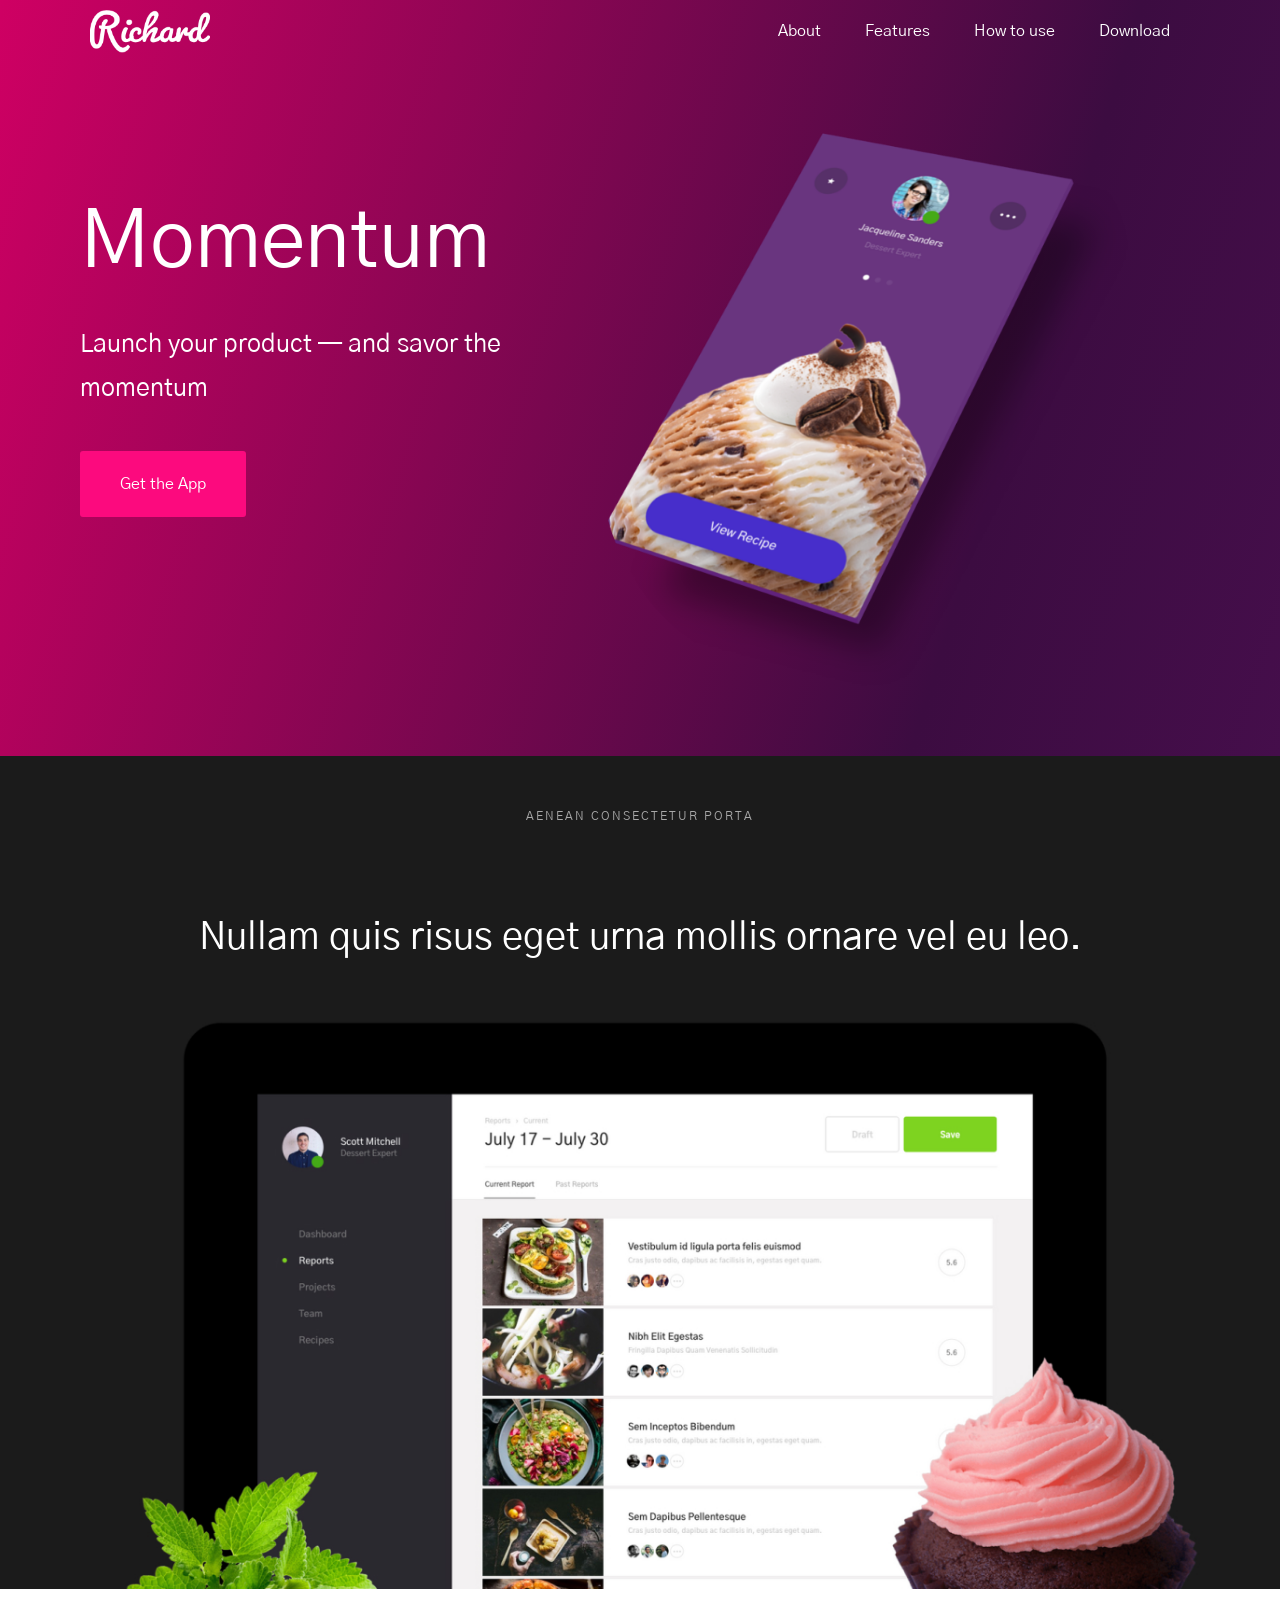
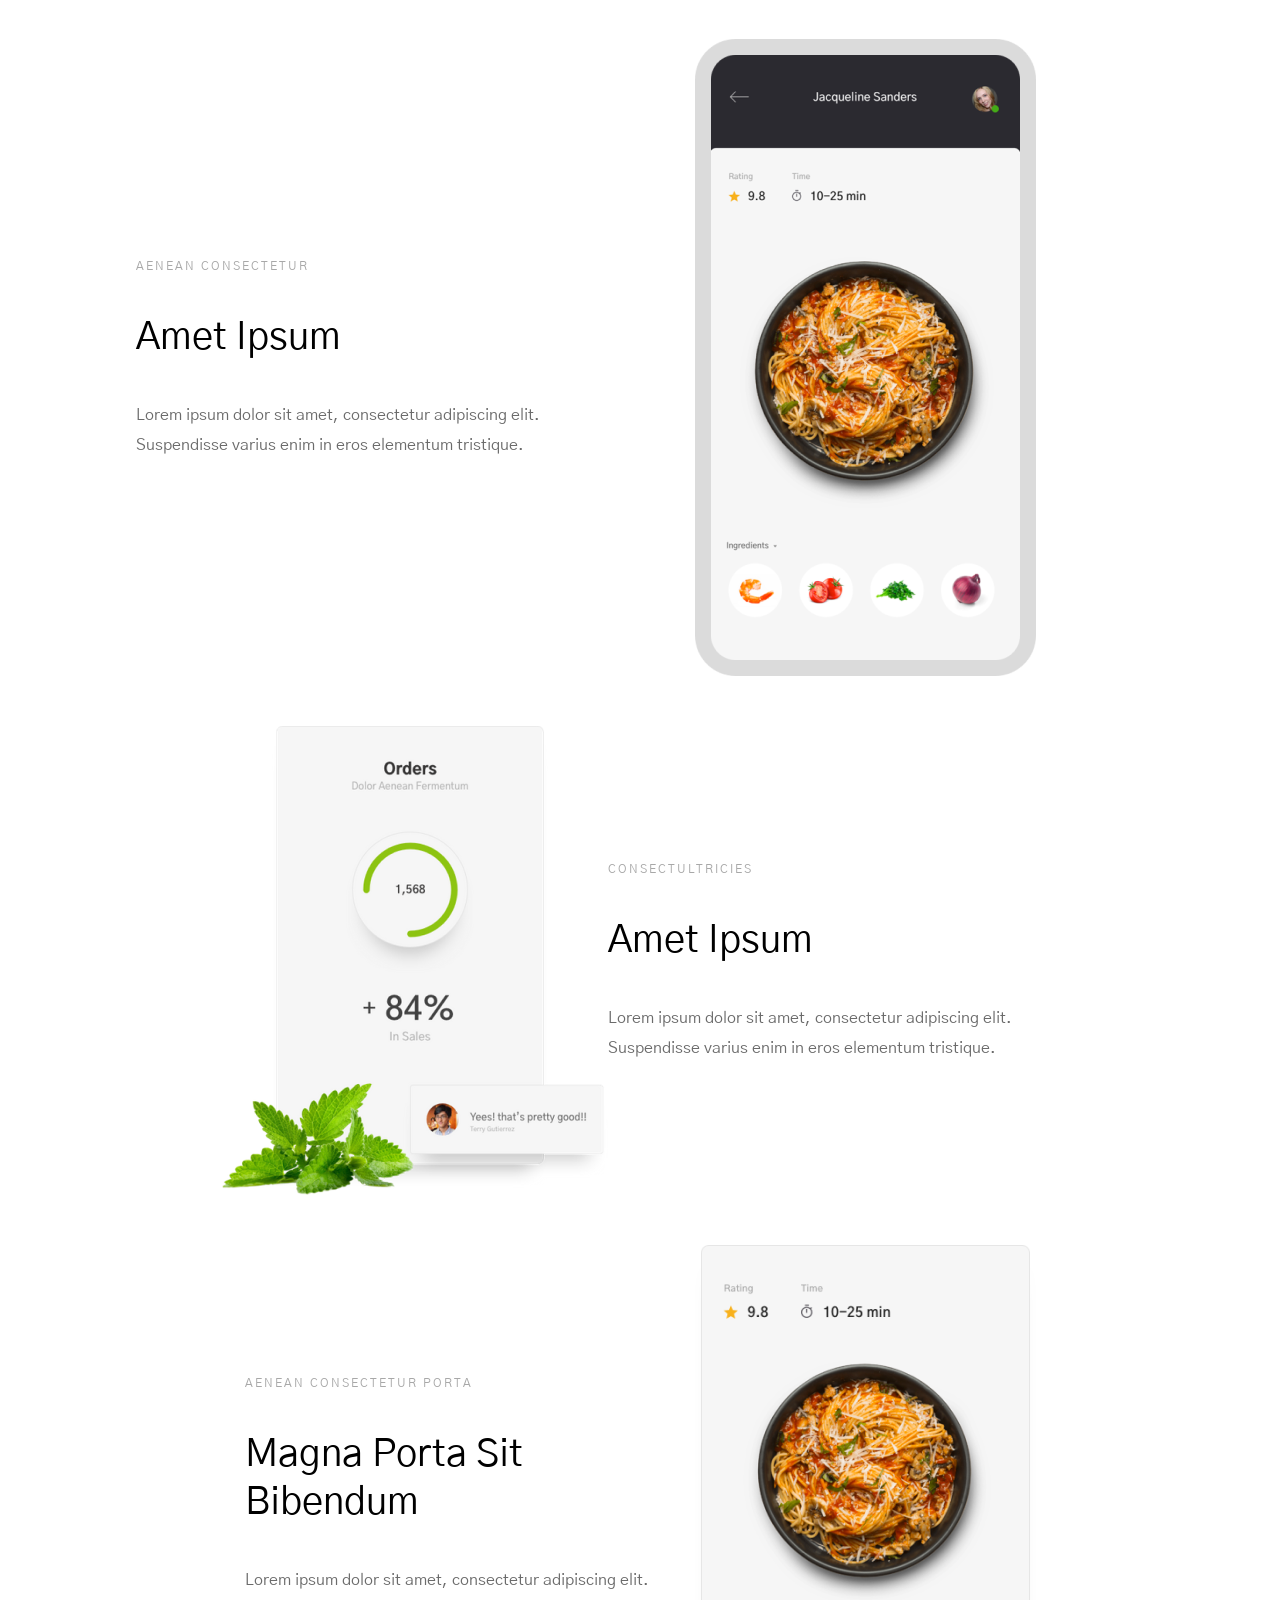
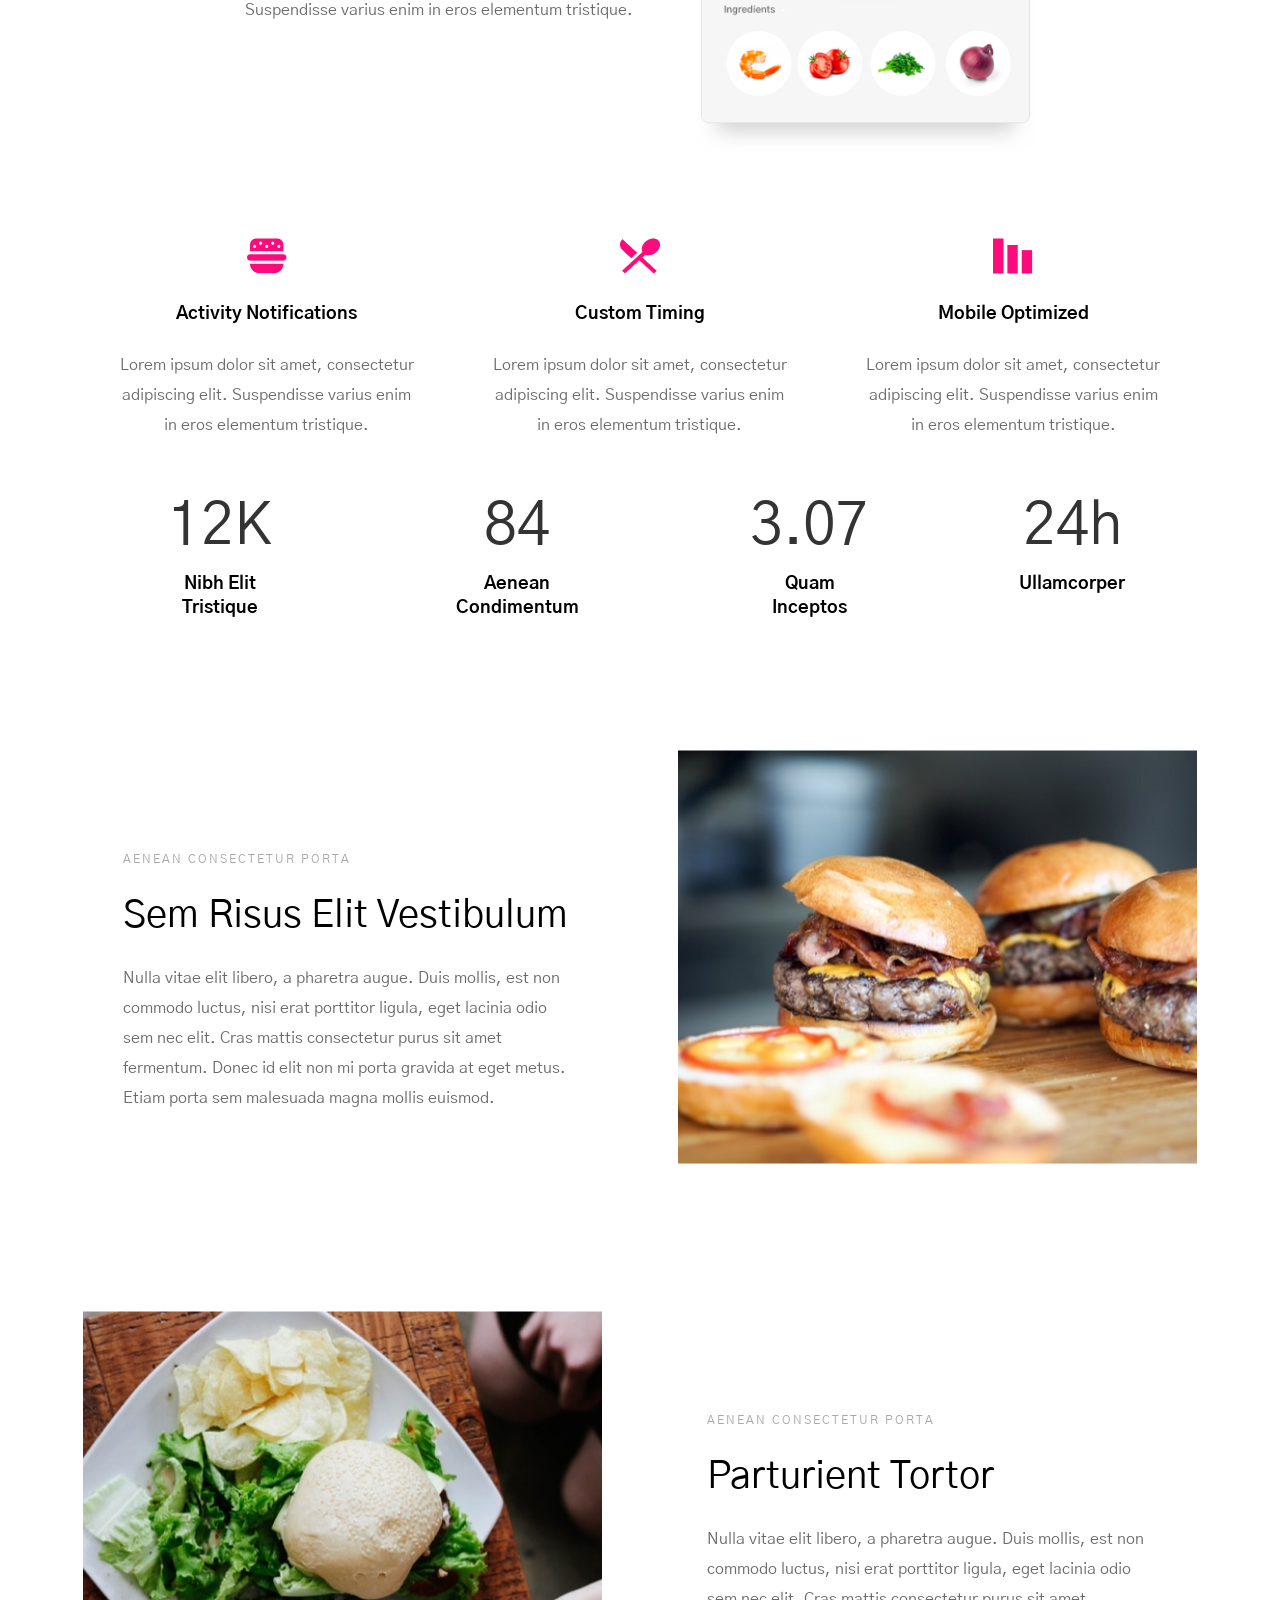
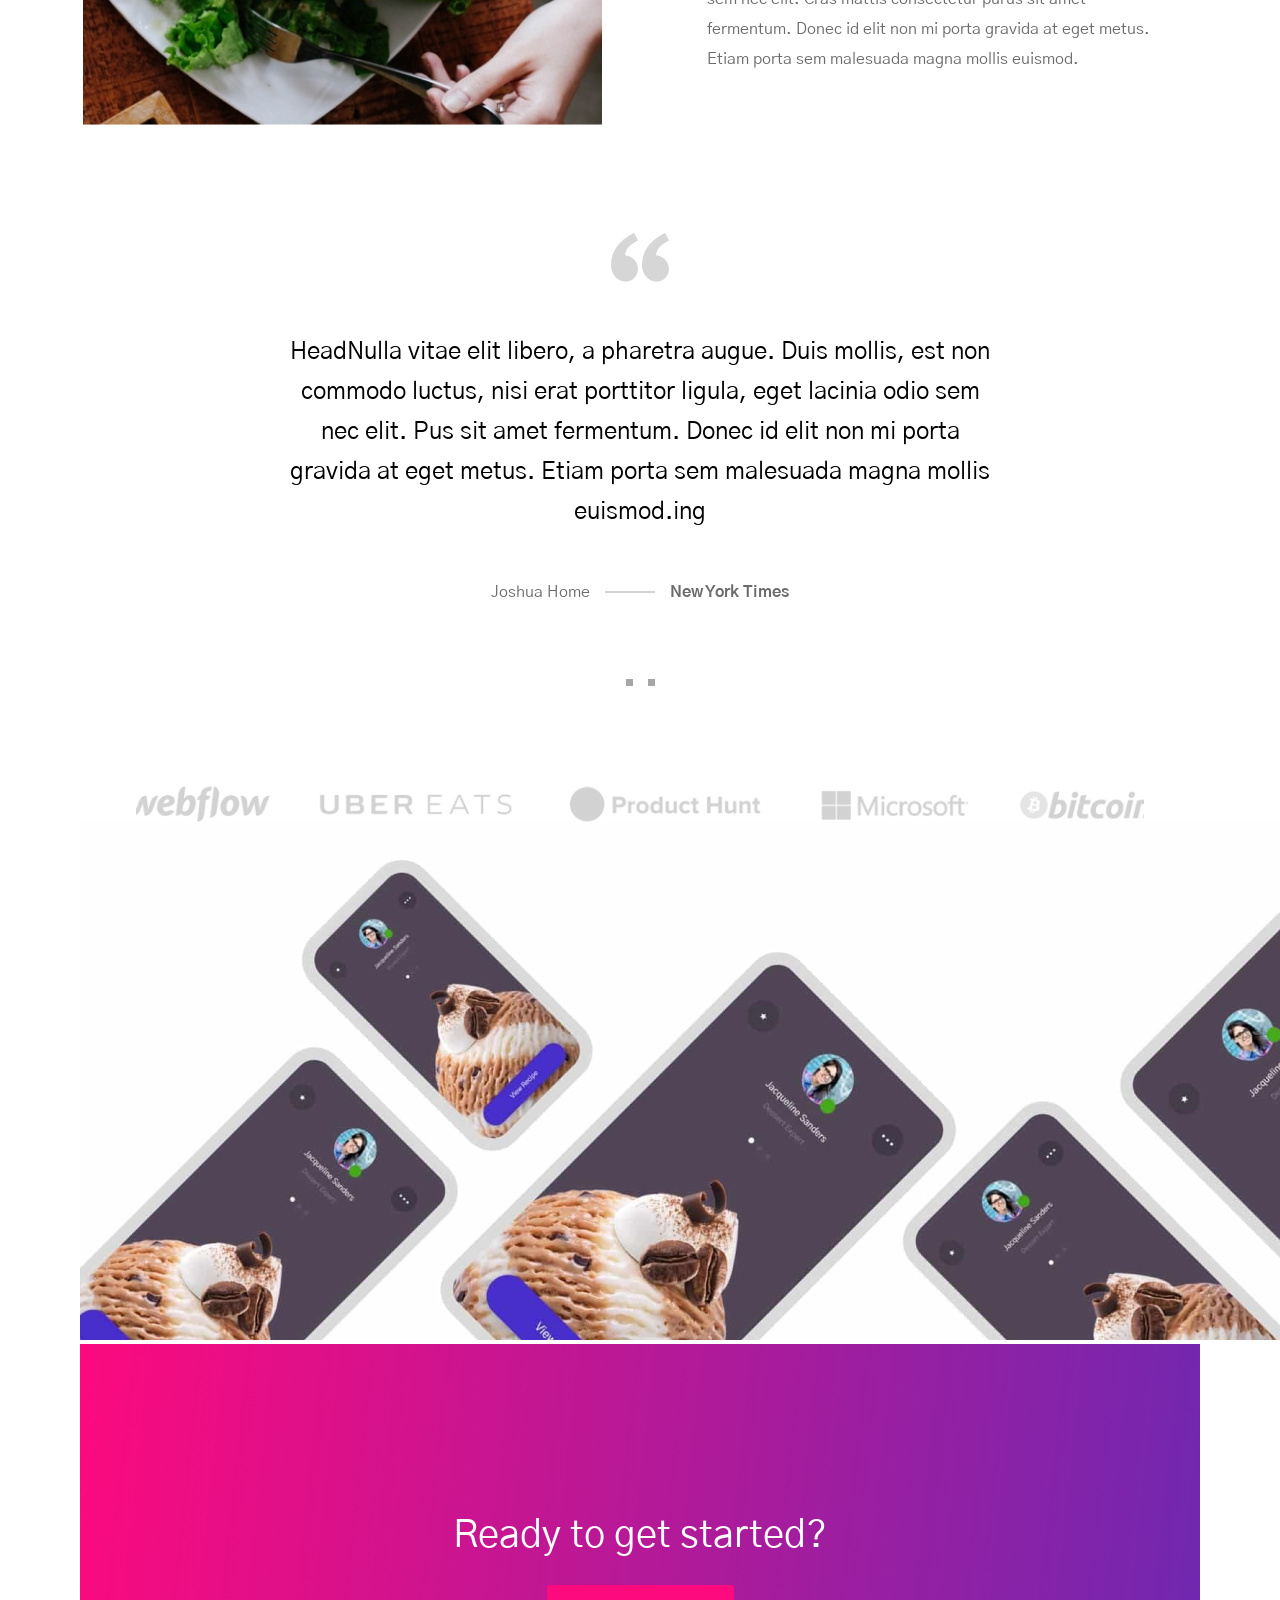
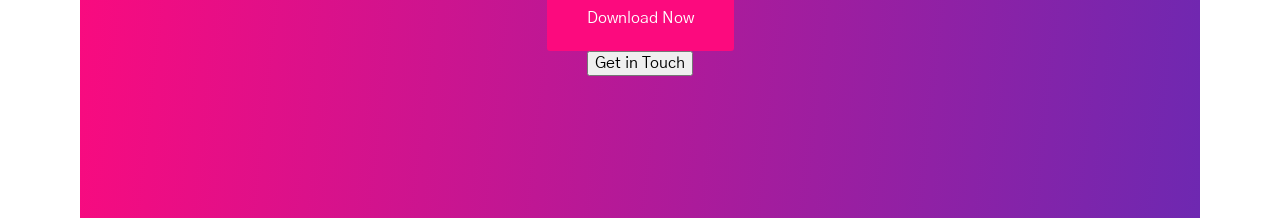
==== Lesson1/index.html @ 21a485d4 "salom" ====
<!DOCTYPE html>
<html lang="en">
  <head>
    <meta charset="UTF-8" />
    <meta http-equiv="X-UA-Compatible" content="IE=edge" />
    <link rel="stylesheet" href="./css/normalize.css"/>
    <link rel="stylesheet" href="./css/style.css" />
    <meta name="viewport" content="width=device-width, initial-scale=1.0" />
    <title>Richard</title>
  </head>
  <body>
    <!--Header  -->
    <div class="intro container">
      <div class="header">
        <img src="./img/logo.svg" alt="Logo" />
        <nav class="nav">
          <a href="#">About</a>
          <a href="#">Features</a>
          <a href="#">How to use</a>
          <a href="#">Download</a>
        </nav>
      </div>
      <div class="hero">
        <div class="hero__item">
          <h1>Momentum</h1>
          <p>Launch your product — and savor the momentum</p>
          <buttoon class="red_btn">Get the App</buttoon>
        </div>
        <img src="./img/intro.png" alt="Intro__pic" width="530px" />
      </div>
    </div>
    <!-- End of Header -->
    <!-- Section2 -->
    <div class="container section__2">
      <p class="section_2_item">Aenean Consectetur Porta</p>
      <p class="section_item">
        Nullam quis risus eget urna mollis ornare vel eu leo.
      </p>
      <img src="./img/sec_2.jpg" alt="" />
    </div>
    <!-- End of Section 2 -->
    <!-- Section 3 -->
    <div class="container">
      <div class="sections">
        <div class="section_item_3">
          <h6>Aenean Consectetur</h6>
          <h3>Amet Ipsum</h3>
          <p>
            Lorem ipsum dolor sit amet, consectetur adipiscing elit. Suspendisse
            varius enim in eros elementum tristique.
          </p>
        </div>
        <img src="./img/Frame.png" alt="" />
      </div>
      <div class="sections">
        <div class="section_item_3">
          <h6>ConsectUltricies</h6>
          <h3>Amet Ipsum</h3>
          <p>
            Lorem ipsum dolor sit amet, consectetur adipiscing elit. Suspendisse
            varius enim in eros elementum tristique.
          </p>
        </div>
        <img src="./img/frame2.png" alt="" />
      </div>
      <div class="sections">
        <div class="section_item_3">
          <h6>Aenean Consectetur Porta</h6>
          <h3>Magna Porta Sit Bibendum</h3>
          <p>
            Lorem ipsum dolor sit amet, consectetur adipiscing elit. Suspendisse
            varius enim in eros elementum tristique.
          </p>
        </div>
        <img src="./img/frame3.png" alt="" />
      </div>
    </div>
    <!-- End end of Section3 -->
    <!-- Custom timing -->
    <div class="container">
      <div class="section__4">
        <div class="section_4_box">
          <img src="./img/pic.png" alt="" />
          <h4>Activity Notifications</h4>
          <p>
            Lorem ipsum dolor sit amet, consectetur adipiscing elit. Suspendisse
            varius enim in eros elementum tristique.
          </p>
        </div>
        <div class="section_4_box">
          <img src="./img/pic2.png" alt="" />
          <h4>Custom Timing</h4>
          <p>
            Lorem ipsum dolor sit amet, consectetur adipiscing elit. Suspendisse
            varius enim in eros elementum tristique.
          </p>
        </div>
        <div class="section_4_box">
          <img src="./img/pic3.png" alt="" />
          <h4>Mobile Optimized</h4>
          <p>
            Lorem ipsum dolor sit amet, consectetur adipiscing elit. Suspendisse
            varius enim in eros elementum tristique.
          </p>
        </div>
      </div>
      <div class="section__5">
        <div class="section_5_box">
          <h1>12K</h1>
          <p>Nibh Elit Tristique</p>
        </div>
        <div class="section_5_box">
          <h1>84</h1>
          <p>Aenean Condimentum</p>
        </div>
        <div class="section_5_box">
          <h1>3.07</h1>
          <p>Quam Inceptos</p>
        </div>
        <div class="section_5_box">
          <h1>24h</h1>
          <p>Ullamcorper</p>
        </div>
      </div>
    </div>
    <!-- End of custom timing -->
    <!-- Section6 -->
    <div class="container">
      <div class="section__6">
        <div class="section_6_item">
          <span> Aenean Consectetur Porta </span>
          <h1>Sem Risus Elit Vestibulum</h1>
          <p>
            Nulla vitae elit libero, a pharetra augue. Duis mollis, est non
            commodo luctus, nisi erat porttitor ligula, eget lacinia odio sem
            nec elit. Cras mattis consectetur purus sit amet fermentum. Donec id
            elit non mi porta gravida at eget metus. Etiam porta sem malesuada
            magna mollis euismod.
          </p>
        </div>
        <img src="./img/sec_5.jpg" alt="" width="519px" height="414px" />
      </div>
      <div class="section__6">
        <div class="section_6_item">
          <span> Aenean Consectetur Porta </span>
          <h1>Parturient Tortor</h1>
          <p>
            Nulla vitae elit libero, a pharetra augue. Duis mollis, est non
            commodo luctus, nisi erat porttitor ligula, eget lacinia odio sem
            nec elit. Cras mattis consectetur purus sit amet fermentum. Donec id
            elit non mi porta gravida at eget metus. Etiam porta sem malesuada
            magna mollis euismod.
          </p>
        </div>
        <img src="./img/sec_5.1.jpg" alt="" width="519px" height="414px" />
      </div>
     <div class="section__7">
      <img src="./img/Page-1.png" alt="" />
      <p>
        HeadNulla vitae elit libero, a pharetra augue. Duis mollis, est non
        commodo luctus, nisi erat porttitor ligula, eget lacinia odio sem nec
        elit. Pus sit amet fermentum. Donec id elit non mi porta gravida at eget
        metus. Etiam porta sem malesuada magna mollis euismod.ing
      </p>
      <h4>
        Joshua Home <div class="line"></div> <b>New York Times</b>
      </h4>
      <div class="btns">
        <button class="activ"></button>
        <button></button>
      </div>
      <img src="./img/IMAGE.png" alt="" class="anons">
    </div>
    </div>
    <!-- end of Section6 -->
    <div class="container">
      <img src="./img/IMAGE.jpg" alt="">
      <div class="ready">
        <h1>
          Ready to get started?
        </h1>
        <button class="red_btn">
          Download Now
        </button>
        <button class="white_btn">
          Get in Touch
        </button>
      </div>
    </div>
  </body>
</html>
---- Lesson1/css/style.css ----
@import url("https://fonts.googleapis.com/css2?family=Gothic+A1:wght@100;200;300;400;500;600;700;800;900&display=swap");
*::after,
::before {
  margin: 0;
  padding: 0;
  box-sizing: border-box;
}
a {
  text-decoration: none;
  color: black;
}
li {
  list-style: none;
}
body {
  font-family: "Gothic A1", sans-serif;
}
.container {
  max-width: 1440px;
  padding: 0 80px;
  margin: 0 auto;
  background-color: white;
}
/* Headre */
.intro {
  background: linear-gradient(
      287.15deg,
      #450e4b 0%,
      #3c0c41 24.48%,
      rgba(207, 0, 99, 0) 100%
    ),
    linear-gradient(0deg, #cf0063, #cf0063);
}
.header {
  display: flex;
  align-items: center;
  justify-content: space-between;
  padding: 10px;
}
.nav a {
  padding: 10px 20px;
  color: white;
}
.hero {
  display: flex;
  justify-content: space-between;
  max-height: 100vh;
}
.hero img {
  padding: 70px;
}
.hero__item {
  display: flex;
  flex-direction: column;
  margin: 140px 0;
  gap: 15px;
}
.hero__item h1 {
  font-weight: 400;
  font-size: 80px;
  line-height: 80px;
  color: #ffffff;
  margin: 0;
}
.hero__item p {
  font-weight: 400;
  font-size: 25px;
  line-height: 44px;
  color: #ffffff;
}
.red_btn {
  font-weight: 400;
  font-size: 16px;
  line-height: 26px;
  background: #fc0a7e;
  border-radius: 3px;
  width: fit-content;
  color: #ffffff;
  padding: 20px 40px;
  border: none;
}
/* section2 */
.section__2 {
  display: flex;
  flex-direction: column;
  background: rgba(27, 27, 27, 1);
}
.section_2_item {
  font-weight: 400;
  font-size: 12px;
  line-height: 20px;
  text-align: center;
  letter-spacing: 2px;
  text-transform: uppercase;
  color: #a8a8a8;
  margin: 50px auto;
}
.section_item {
  font-weight: 400;
  font-size: 38px;
  line-height: 48px;
  text-align: center;
  color: #ffffff;
  margin-bottom: 15px;
}
/* section 3 */
.sections {
  display: flex;
  align-items: center;
  justify-content: center;
  margin: 50px 0;
}
.section_item_3 {
  max-width: 450px;
  display: flex;
  flex-direction: column;
}
.section_item_3 h6 {
  font-weight: 400;
  font-size: 12px;
  line-height: 20px;
  letter-spacing: 2px;
  text-transform: uppercase;
  margin: 0;
  color: #a8a8a8;
}
.section_item_3 h3 {
  font-weight: 400;
  font-size: 38px;
  line-height: 48px;
  max-width: 25px 0;
}
.section_item_3 p {
  font-weight: 400;
  font-size: 16px;
  line-height: 30px;
  color: #6b6b6b;
  margin: 0;
}
.sections:nth-of-type(even) {
  display: flex;
  align-items: center;
  justify-content: center;
  margin: 50px 0;
  flex-direction: row-reverse;
  gap: 0px;
}
/* custom timing */
.section__4 {
  display: flex;
}
.section_4_box {
  height: 209px;
  width: 432px;
  text-align: center;
  padding: 35px;
}
.section_4_box h4 {
  font-weight: 700;
  font-size: 18px;
  line-height: 24px;
}
.section_4_box p {
  font-weight: 400;
  font-size: 16px;
  line-height: 30px;
  text-align: center;
  color: #6b6b6b;
}
.section__5 {
  display: flex;
  justify-content: space-evenly;
}
.section_5_box {
  padding: 0 75px;
}
.section_5_box h1 {
  font-weight: 400;
  font-size: 59px;
  line-height: 90px;
  text-align: center;
  color: #333333;
  margin: 0;
}
.section_5_box p {
  font-weight: 700;
  font-size: 18px;
  line-height: 24px;
  text-align: center;
  margin: 0;
}
/* Section_6 */
.section__6 {
  display: flex;
  justify-content: center;
  margin-top: 130px;
  gap: 65px;
}
.section__6:nth-of-type(even) {
  display: flex;
  flex-direction: row-reverse;
  justify-content: center;
  margin-top: 100px;
  gap: 65px;
}
.section_6_item {
  width: 450px;
  height: 381px;
  display: flex;
  flex-direction: column;
  justify-content: center;
  padding: 40px;
  gap: 23px;
}
.section_6_item span {
  font-weight: 400;
  font-size: 12px;
  line-height: 20px;
  letter-spacing: 2px;
  text-transform: uppercase;
  color: #a8a8a8;
}
.section_6_item h1 {
  font-weight: 400;
  font-size: 38px;
  line-height: 48px;
  margin: 0;
}
.section_6_item p {
  font-weight: 400;
  font-size: 16px;
  line-height: 30px;
  color: #6b6b6b;
  margin: 0;
}
/* section 7 */
.section__7 {
  display: flex;
  flex-direction: column;
  align-items: center;
  margin-top: 60px;
}
.section__7 p {
  margin-top: 50px;
  font-weight: 400;
  font-size: 24px;
  line-height: 40px;
  width: 700px;
  text-align: center;
}
.section__7 h4 {
  display: flex;
  align-items: center;
  font-weight: 400;
  font-size: 16px;
  line-height: 30px;
  text-align: center;
  color: #6b6b6b;
  gap: 15px;
}
.line {
  height: 2px;
  width: 50px;
  background: rgba(211, 211, 211, 1);
}
.btns {
  display: flex;
  justify-content: center;
  gap: 15px;
}
.btns button {
  margin-top: 50px;
  height: 7px;
  width: 7px;
  padding: 0;
  border: none;
  background-color: rgba(34, 34, 34, 0.4);
}
.activ {
  background-color: black;
  height: 7px;
  width: 7px;
  padding: 0;
  border: none;
}
.anons {
  margin: 0 auto;
  margin-top: 100px;
}
.ready {
  background: linear-gradient(276.18deg, #6e28b1 0%, rgba(0, 0, 0, 0) 100%),
    linear-gradient(0deg, #fc0a7e, #fc0a7e);
  height: 474px;
  display: flex;
  flex-direction: column;
  align-items: center;
  justify-content: center;
}
.ready h1 {
  font-weight: 400;
  font-size: 38px;
  line-height: 48px;
  text-align: center;
  color: white;
}
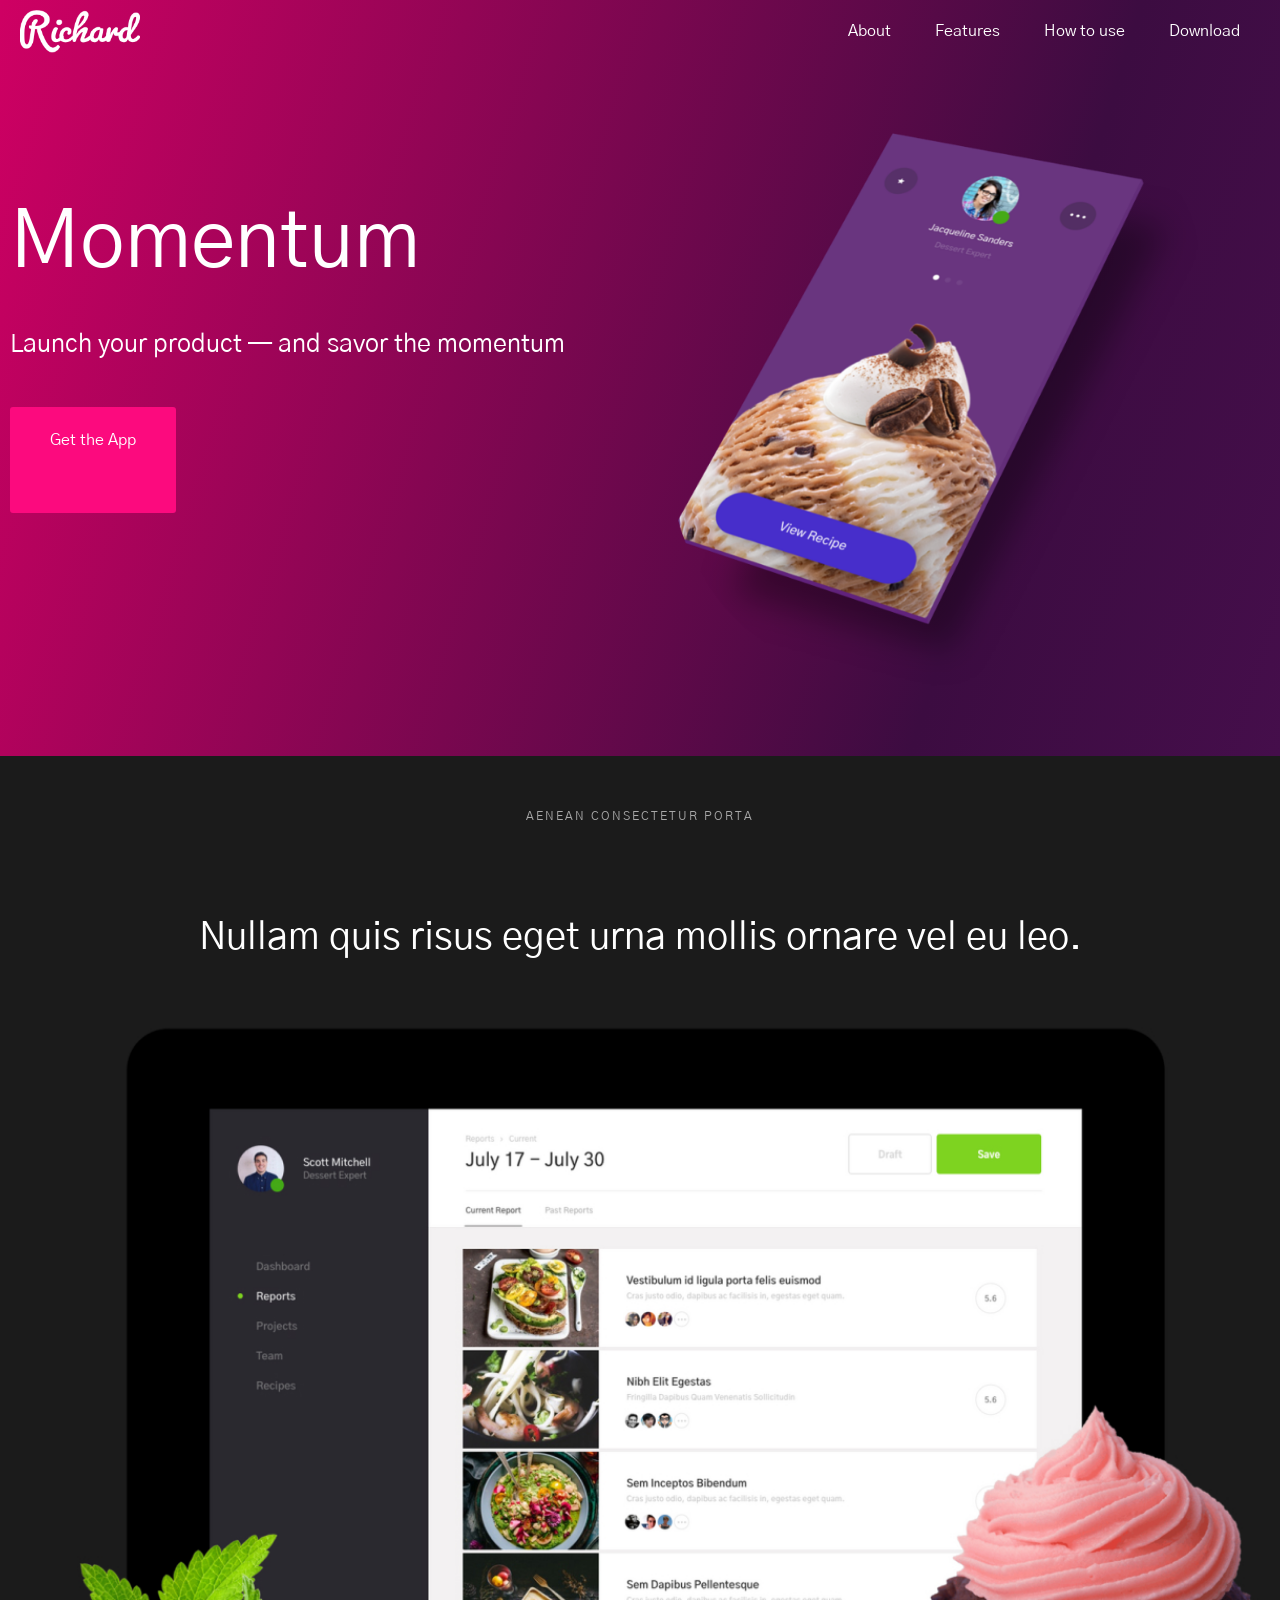
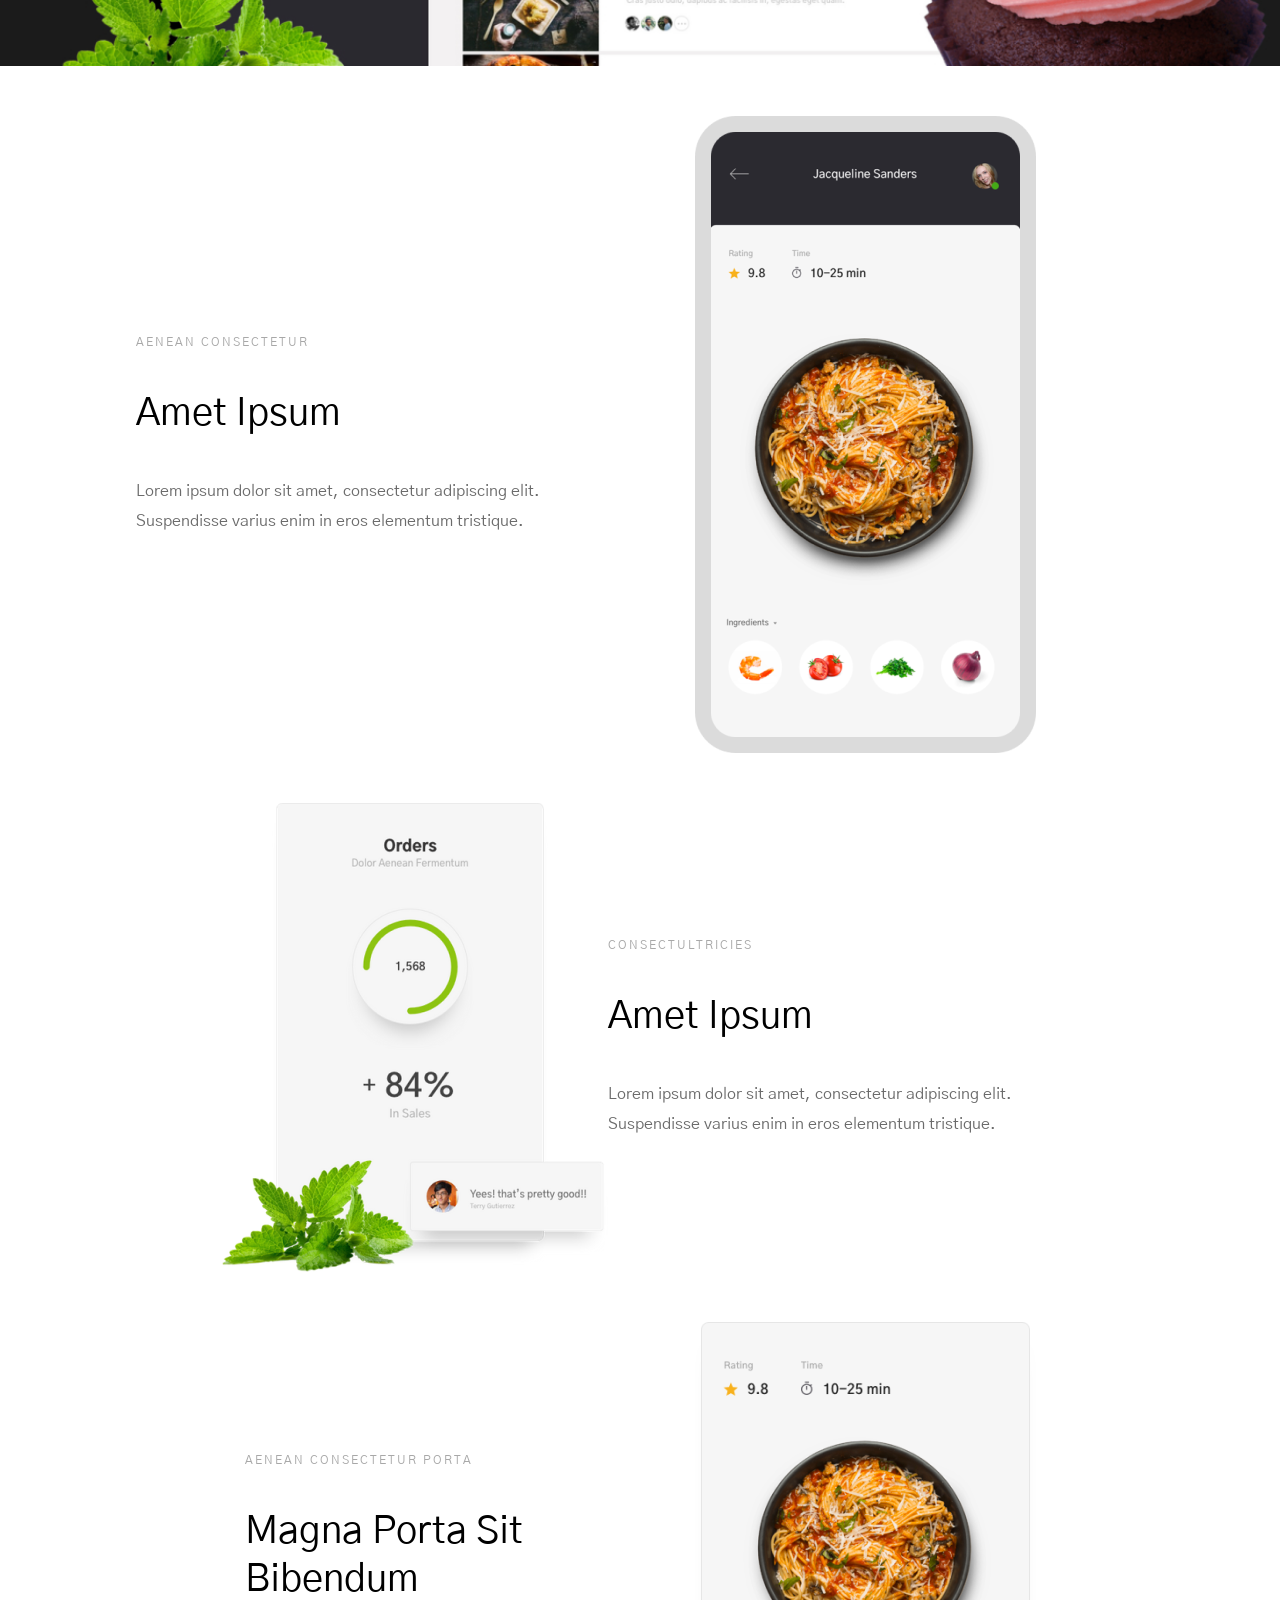
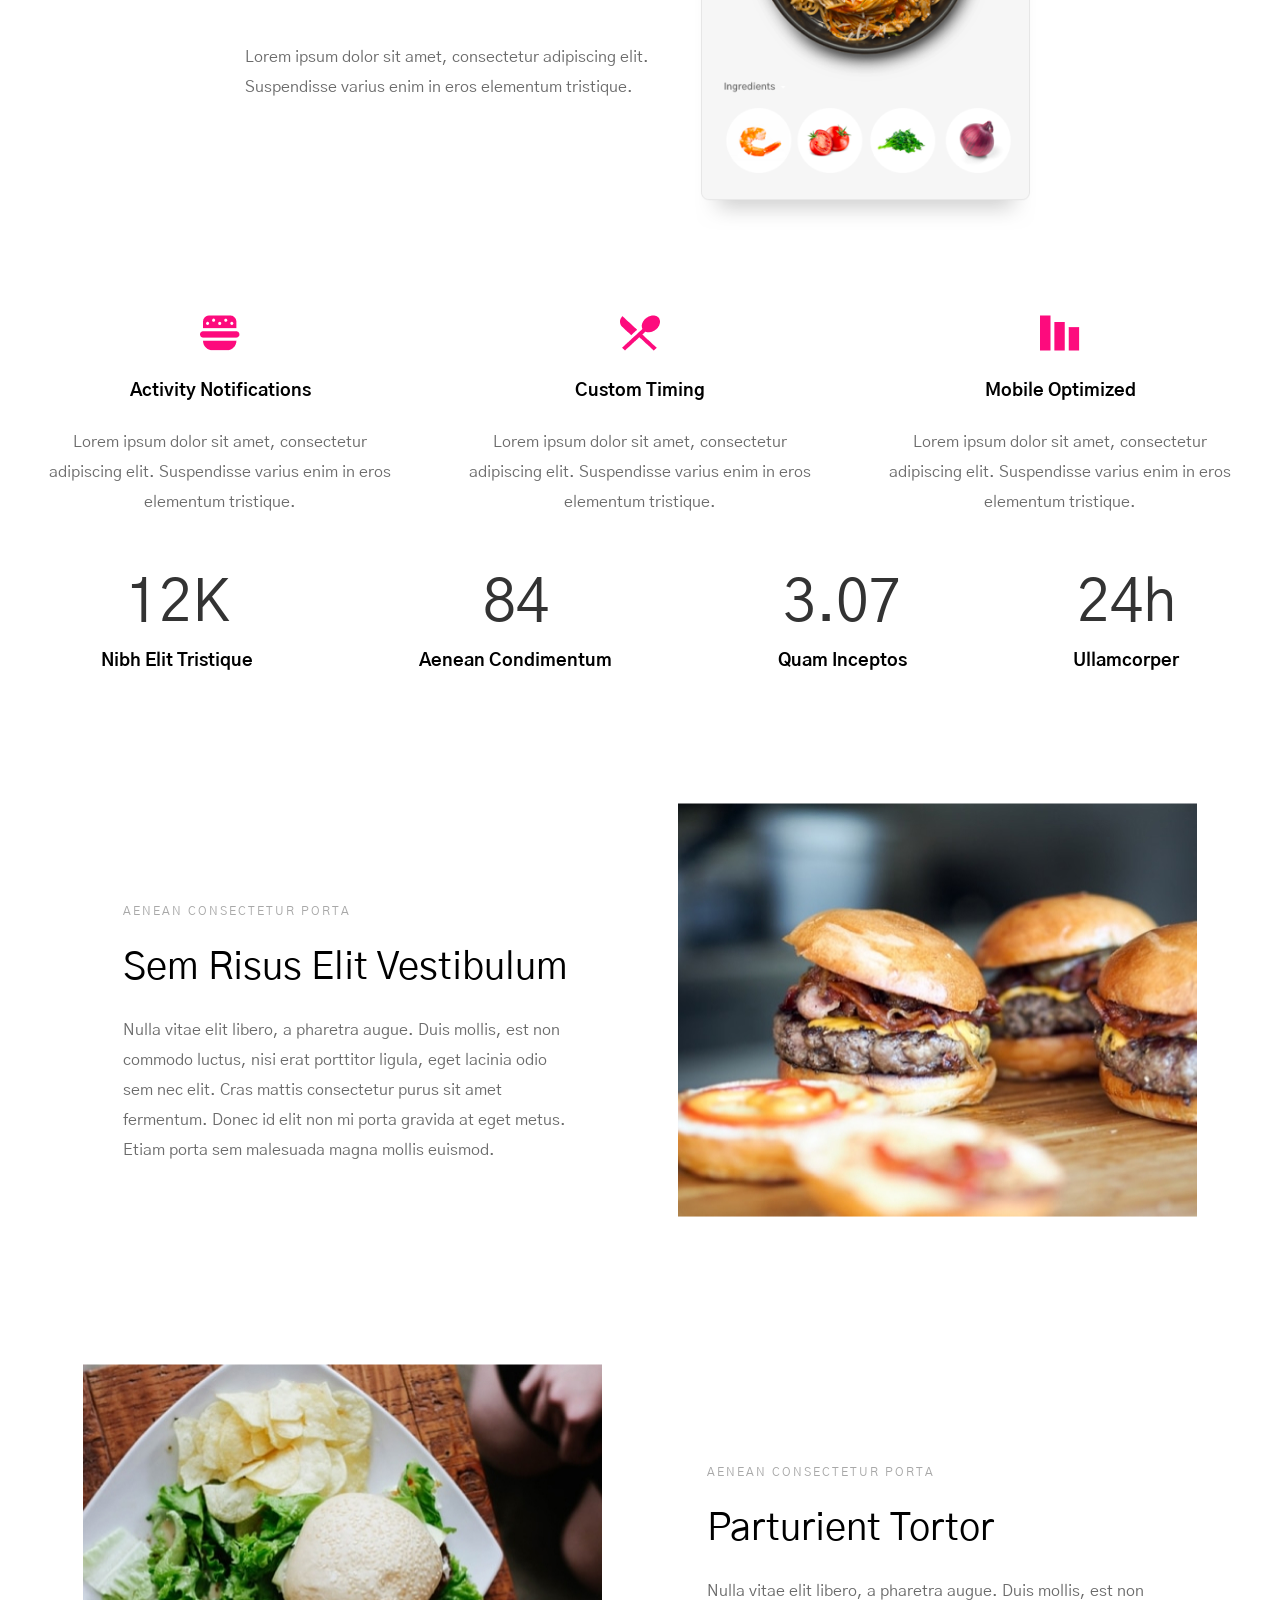
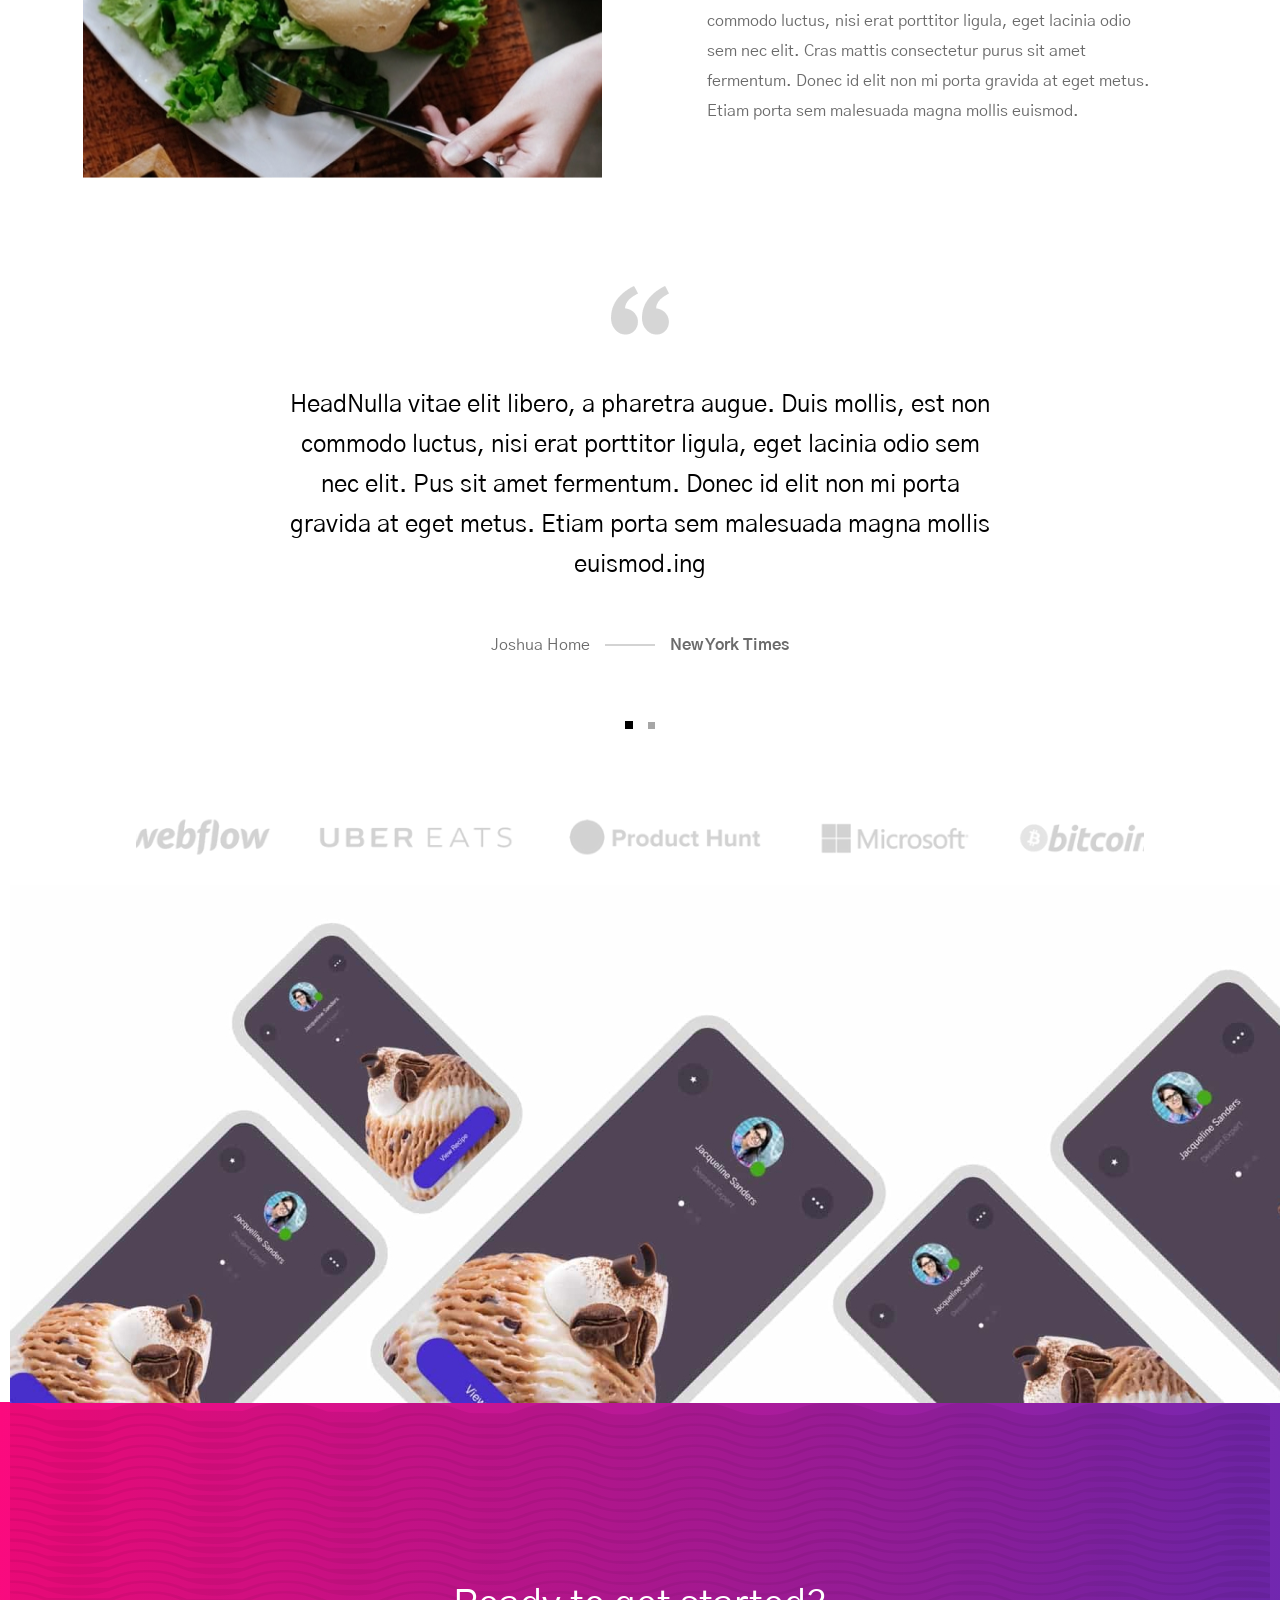
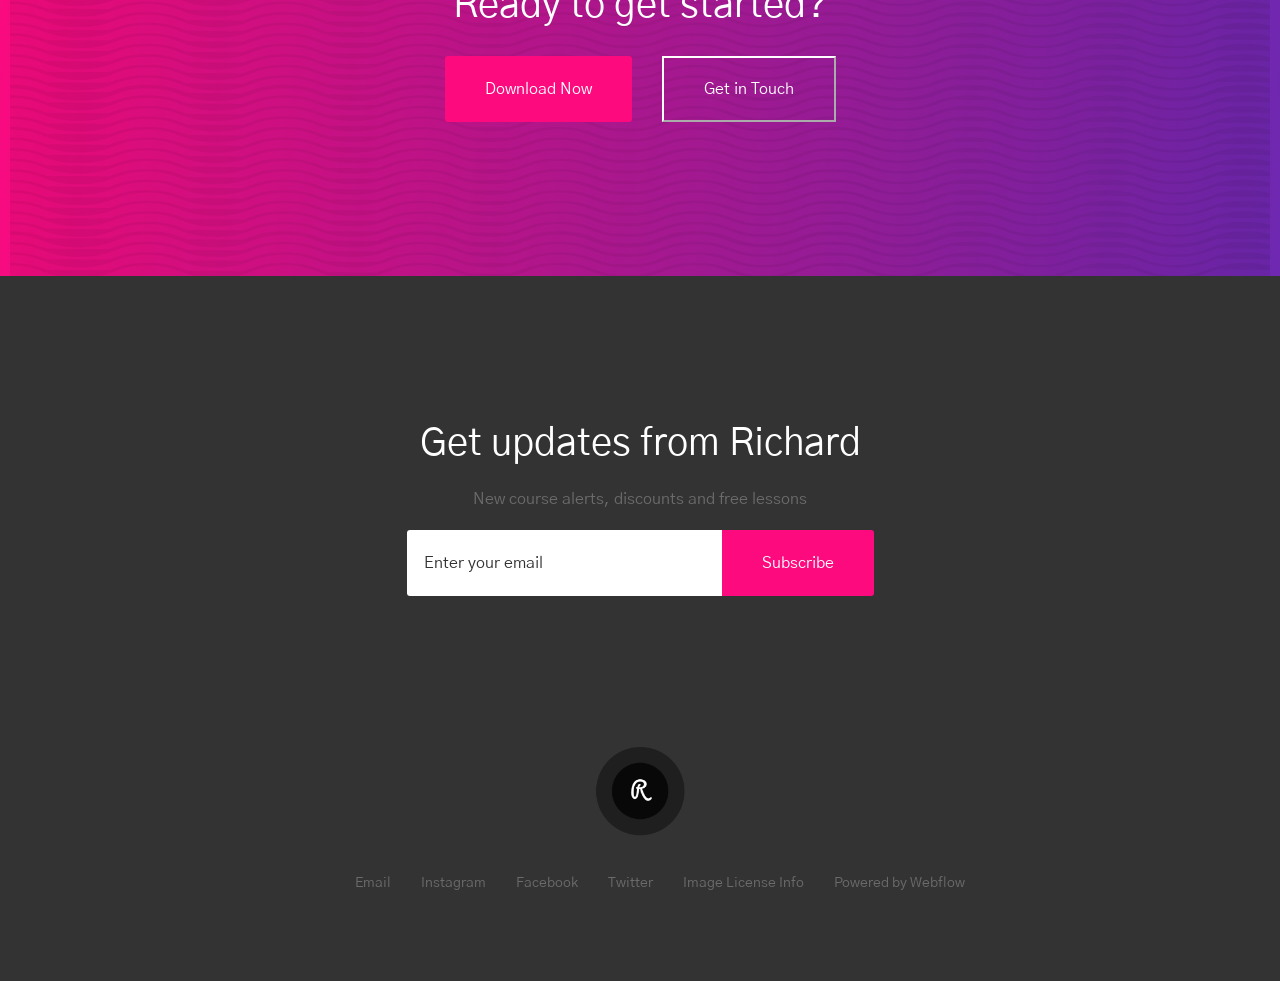
==== commit aa53ab2f: "Finish" ====
--- a/Lesson1/index.html
+++ b/Lesson1/index.html
@@ -10,6 +10,7 @@
   </head>
   <body>
     <!--Header  -->
+   <div class="red_sec">
     <div class="intro container">
       <div class="header">
         <img src="./img/logo.svg" alt="Logo" />
@@ -29,14 +30,17 @@
         <img src="./img/intro.png" alt="Intro__pic" width="530px" />
       </div>
     </div>
+  </div>
     <!-- End of Header -->
     <!-- Section2 -->
-    <div class="container section__2">
-      <p class="section_2_item">Aenean Consectetur Porta</p>
-      <p class="section_item">
-        Nullam quis risus eget urna mollis ornare vel eu leo.
-      </p>
-      <img src="./img/sec_2.jpg" alt="" />
+    <div class="black_section">
+      <div class="container section__2">
+        <p class="section_2_item">Aenean Consectetur Porta</p>
+        <p class="section_item">
+          Nullam quis risus eget urna mollis ornare vel eu leo.
+        </p>
+        <img src="./img/sec_2.jpg" alt="" />
+      </div>
     </div>
     <!-- End of Section 2 -->
     <!-- Section 3 -->
@@ -167,25 +171,74 @@
       </h4>
       <div class="btns">
         <button class="activ"></button>
-        <button></button>
+        <button class="noactiv"></button>
       </div>
       <img src="./img/IMAGE.png" alt="" class="anons">
     </div>
     </div>
     <!-- end of Section6 -->
     <div class="container">
-      <img src="./img/IMAGE.jpg" alt="">
-      <div class="ready">
+    <img src="./img/IMAGE.jpg" alt=""  >
+    </div>
+    <div class="black__sec">
+      <div class="container">
+        <div class="ready">
+          <h1>
+            Ready to get started?
+          </h1>
+          <div class="form_btn">
+            <button class="red_btn">
+              Download Now
+            </button>
+            <button class="white_btn">
+              Get in Touch
+            </button>
+          </div>
+        </div>
+      </div>
+    </div>
+    <!-- Footer -->
+    <footer>
+      <div class="container form">
         <h1>
-          Ready to get started?
+          Get updates from Richard
         </h1>
-        <button class="red_btn">
-          Download Now
-        </button>
-        <button class="white_btn">
-          Get in Touch
-        </button>
-      </div>
-    </div>
+        <p>
+          New course alerts, discounts and free lessons
+        </p>
+        <form action="">
+          <input type="email" placeholder="Enter your email">
+          <button class="red_btn input_btn">
+            Subscribe
+          </button>
+        </form>
+      </div>
+      <div class="container footer">
+        <img src="./img/IMAGE.svg" alt="">
+        <ul class="contacts">
+          <li>
+            Email
+          </li>
+          <li>
+            Instagram
+          </li>
+          <li>
+            Facebook
+          </li>
+          <li>
+            Twitter
+          </li>
+          <li>
+            Image License Info
+          </li>
+          <li>
+            Powered by Webflow
+          </li>
+        </ul>
+
+      </div>
+
+    </footer>
+    <!-- END of Footer -->
   </body>
 </html>
--- a/Lesson1/css/style.css
+++ b/Lesson1/css/style.css
@@ -17,12 +17,11 @@
 }
 .container {
   max-width: 1440px;
-  padding: 0 80px;
   margin: 0 auto;
-  background-color: white;
+  padding: 0 10px;
 }
 /* Headre */
-.intro {
+.red_sec {
   background: linear-gradient(
       287.15deg,
       #450e4b 0%,
@@ -36,6 +35,7 @@
   align-items: center;
   justify-content: space-between;
   padding: 10px;
+  background-color: transparent;
 }
 .nav a {
   padding: 10px 20px;
@@ -45,6 +45,7 @@
   display: flex;
   justify-content: space-between;
   max-height: 100vh;
+  background-color: transparent;
 }
 .hero img {
   padding: 70px;
@@ -78,12 +79,15 @@
   color: #ffffff;
   padding: 20px 40px;
   border: none;
+  height: 66px;
 }
 /* section2 */
+.black_section {
+  background: rgba(27, 27, 27, 1);
+}
 .section__2 {
   display: flex;
   flex-direction: column;
-  background: rgba(27, 27, 27, 1);
 }
 .section_2_item {
   font-weight: 400;
@@ -267,9 +271,10 @@
   display: flex;
   justify-content: center;
   gap: 15px;
-}
-.btns button {
-  margin-top: 50px;
+  align-items: center;
+}
+.noactiv {
+  margin: 40px 0 20px;
   height: 7px;
   width: 7px;
   padding: 0;
@@ -277,24 +282,31 @@
   background-color: rgba(34, 34, 34, 0.4);
 }
 .activ {
+  margin: 40px 0 20px;
   background-color: black;
-  height: 7px;
-  width: 7px;
+  height: 8px;
+  width: 8px;
   padding: 0;
   border: none;
 }
 .anons {
   margin: 0 auto;
-  margin-top: 100px;
-}
-.ready {
+  margin: 70px auto 30px;
+}
+.black__sec {
   background: linear-gradient(276.18deg, #6e28b1 0%, rgba(0, 0, 0, 0) 100%),
     linear-gradient(0deg, #fc0a7e, #fc0a7e);
+  
+}
+.ready {
+  display: flex;
+  flex-direction: column;
+  align-items: center;
+  justify-content: center;
   height: 474px;
-  display: flex;
-  flex-direction: column;
-  align-items: center;
-  justify-content: center;
+  background-image: url(../img/Vector.png);
+  background-repeat: no-repeat;
+  margin-top: -5px;
 }
 .ready h1 {
   font-weight: 400;
@@ -303,3 +315,82 @@
   text-align: center;
   color: white;
 }
+.white_btn {
+  background-color: transparent;
+  text-decoration: none;
+  padding: 20px 40px;
+  color: white;
+  border-color: white;
+}
+.form_btn {
+  display: flex;
+  gap: 30px;
+}
+/* Footer */
+footer {
+  background-color: #333333;
+  margin: 0;
+}
+.form {
+  display: flex;
+  flex-direction: column;
+  align-items: center;
+  justify-content: center;
+  height: 463px;
+}
+.form h1 {
+  margin: 0;
+  font-weight: 400;
+  font-size: 38px;
+  line-height: 48px;
+  text-align: center;
+  color: #ffffff;
+}
+.form p {
+  font-weight: 400;
+  font-size: 16px;
+  line-height: 30px;
+  text-align: center;
+  color: #6b6b6b;
+}
+form {
+  display: flex;
+}
+input {
+  max-height: 66px;
+  width: 311px;
+  background: #ffffff;
+  border-radius: 3px 0px 0px 3px;
+  border: none;
+  font-weight: 400;
+  font-size: 16px;
+  line-height: 26px;
+}
+input::placeholder {
+  color: #333333;
+  padding: 15px;
+}
+input:focus {
+  outline: none;
+}
+.input_btn {
+  background: #fc0a7e;
+  border-radius: 0px 3px 3px 0px;
+  margin: 0;
+}
+.footer {
+  display: flex;
+  align-items: center;
+  height: 242px;
+  flex-direction: column;
+}
+.contacts {
+  display: flex;
+  gap: 30px;
+  font-weight: 400;
+  font-size: 14px;
+  line-height: 20px;
+  text-align: center;
+  margin-top: 30px;
+  color: #6b6b6b;
+}
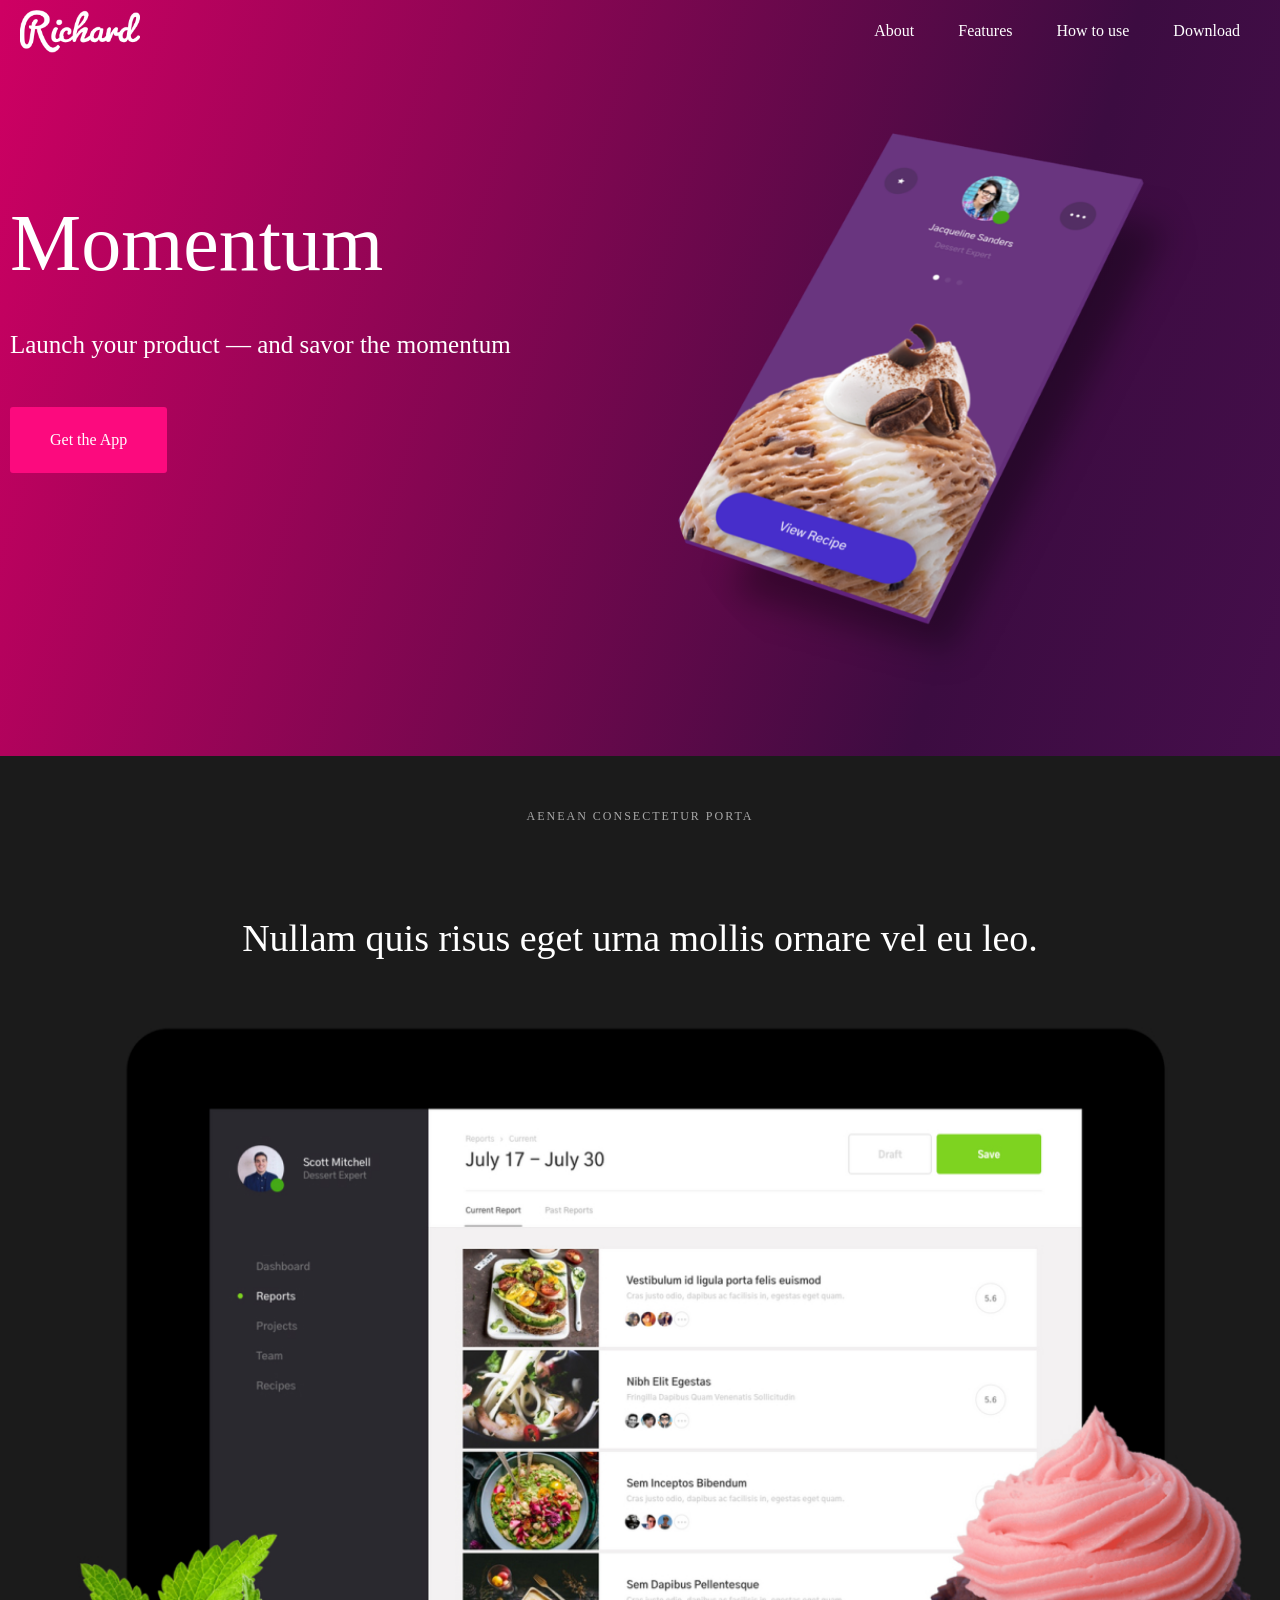
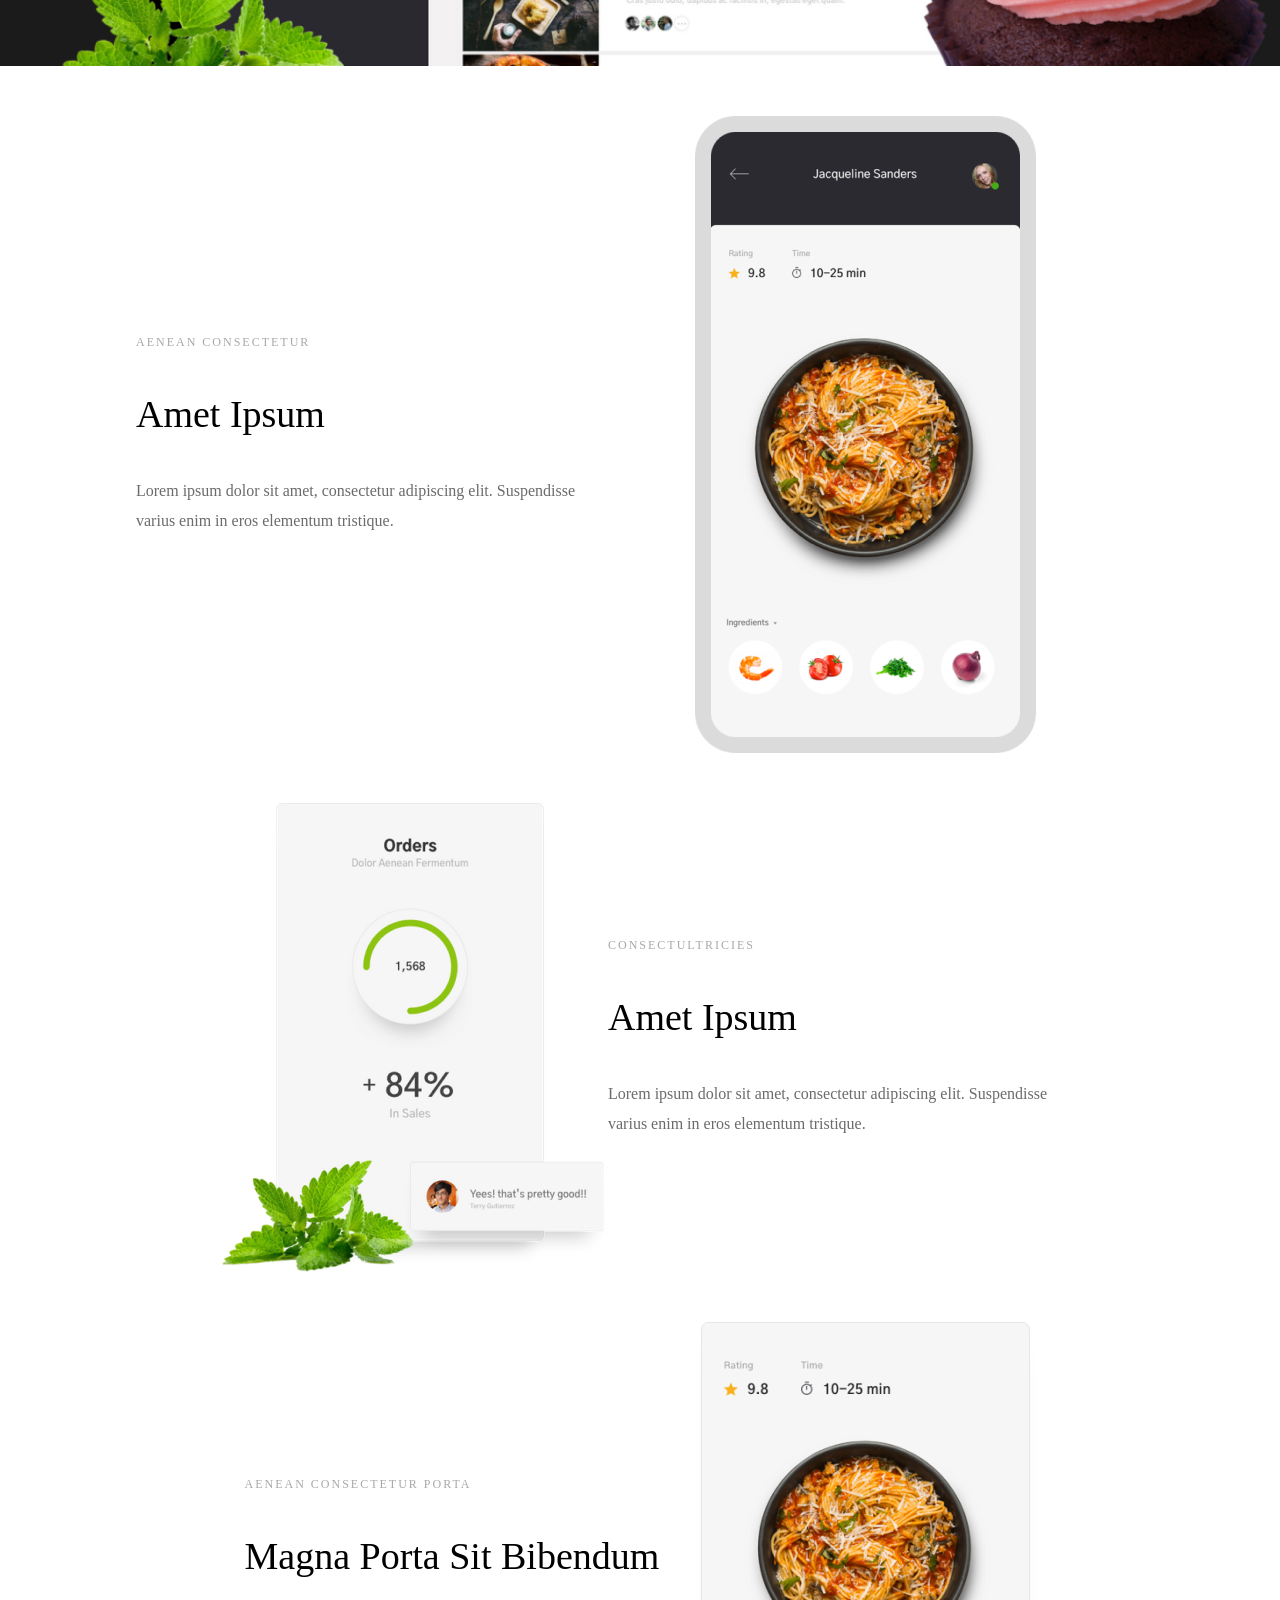
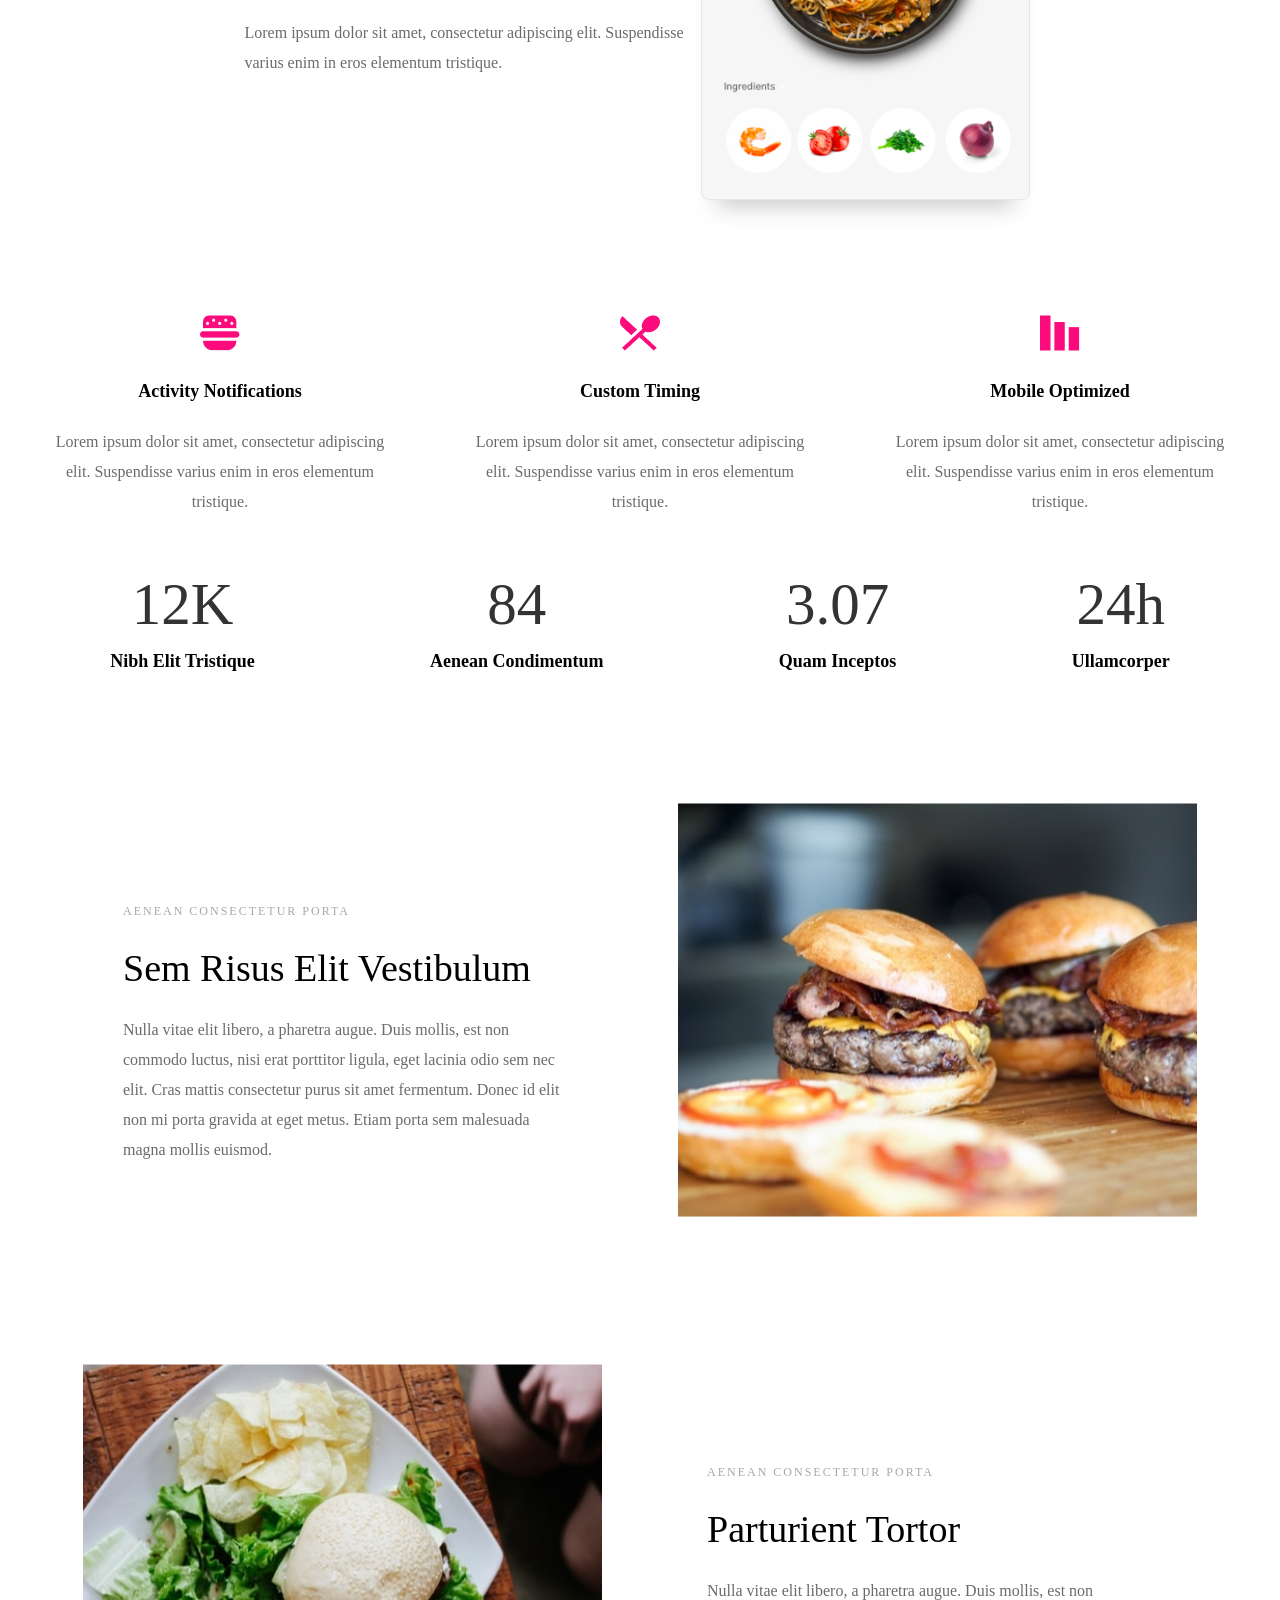
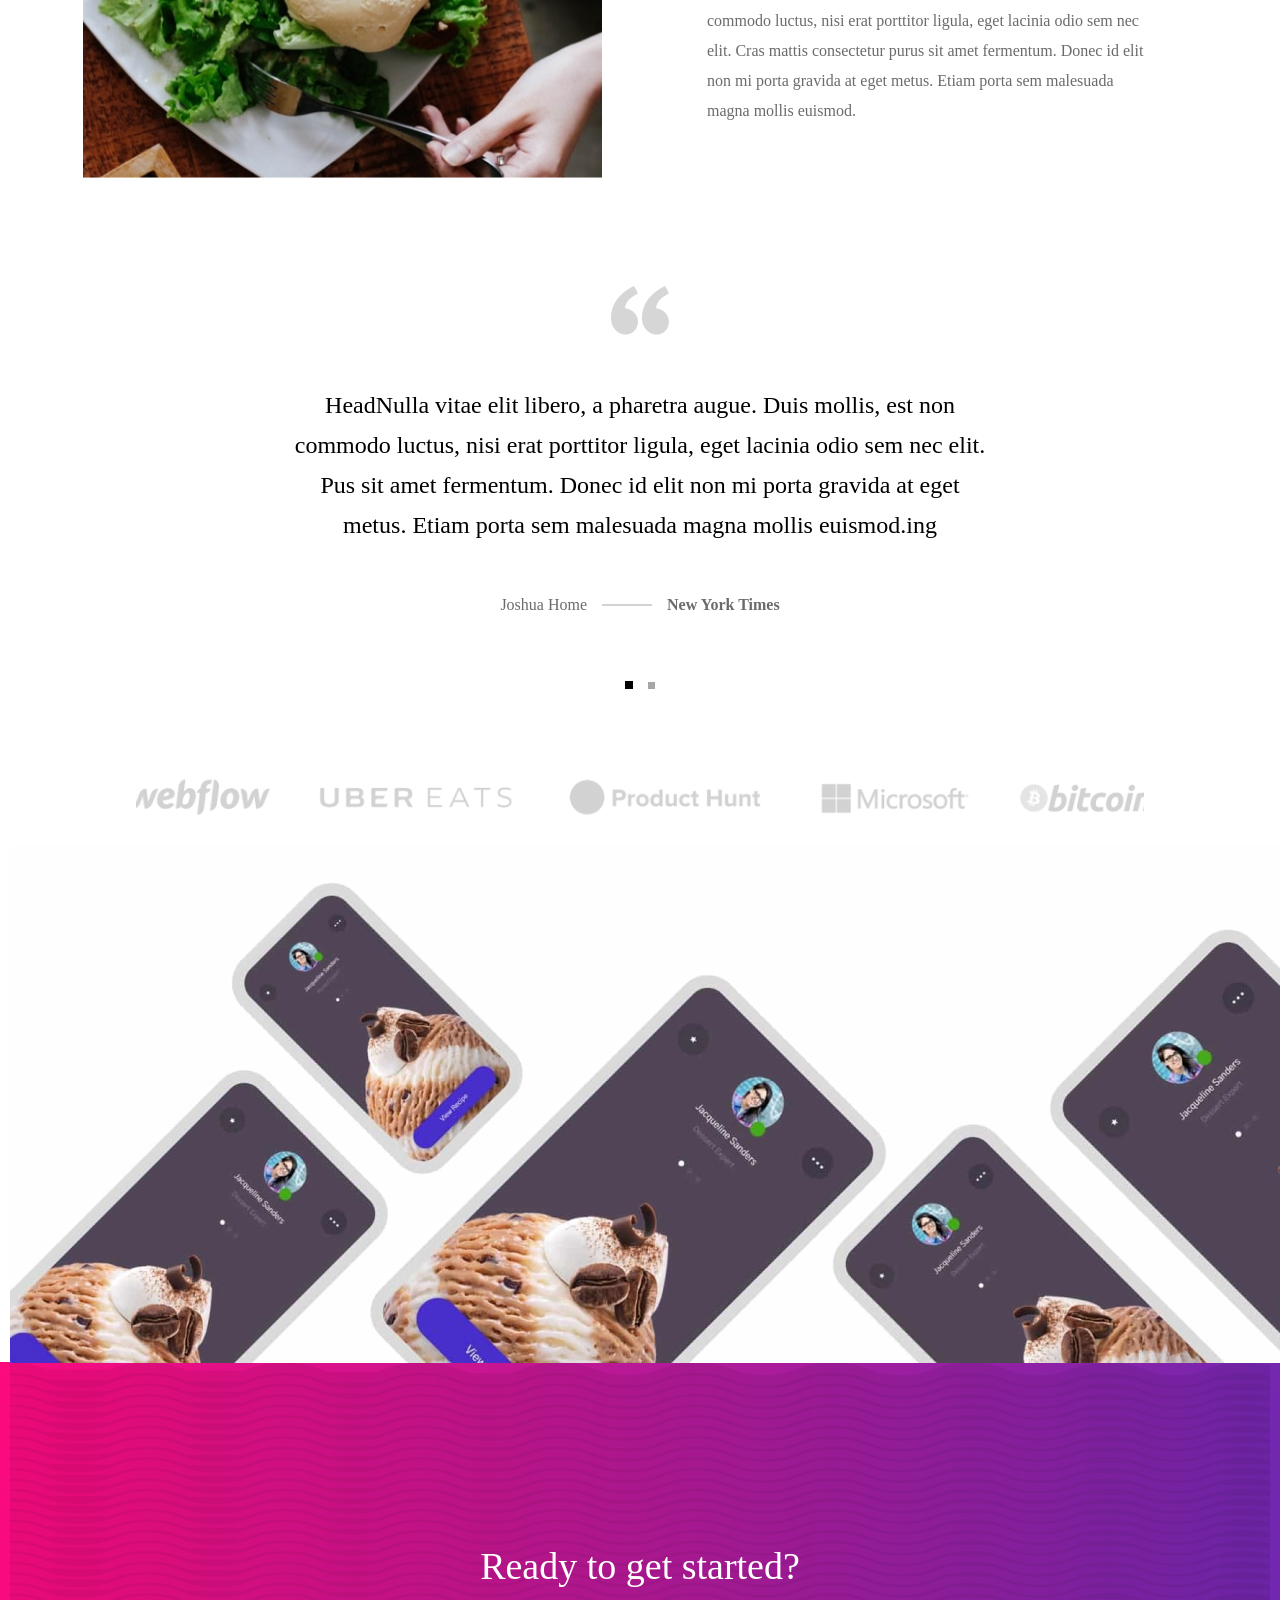
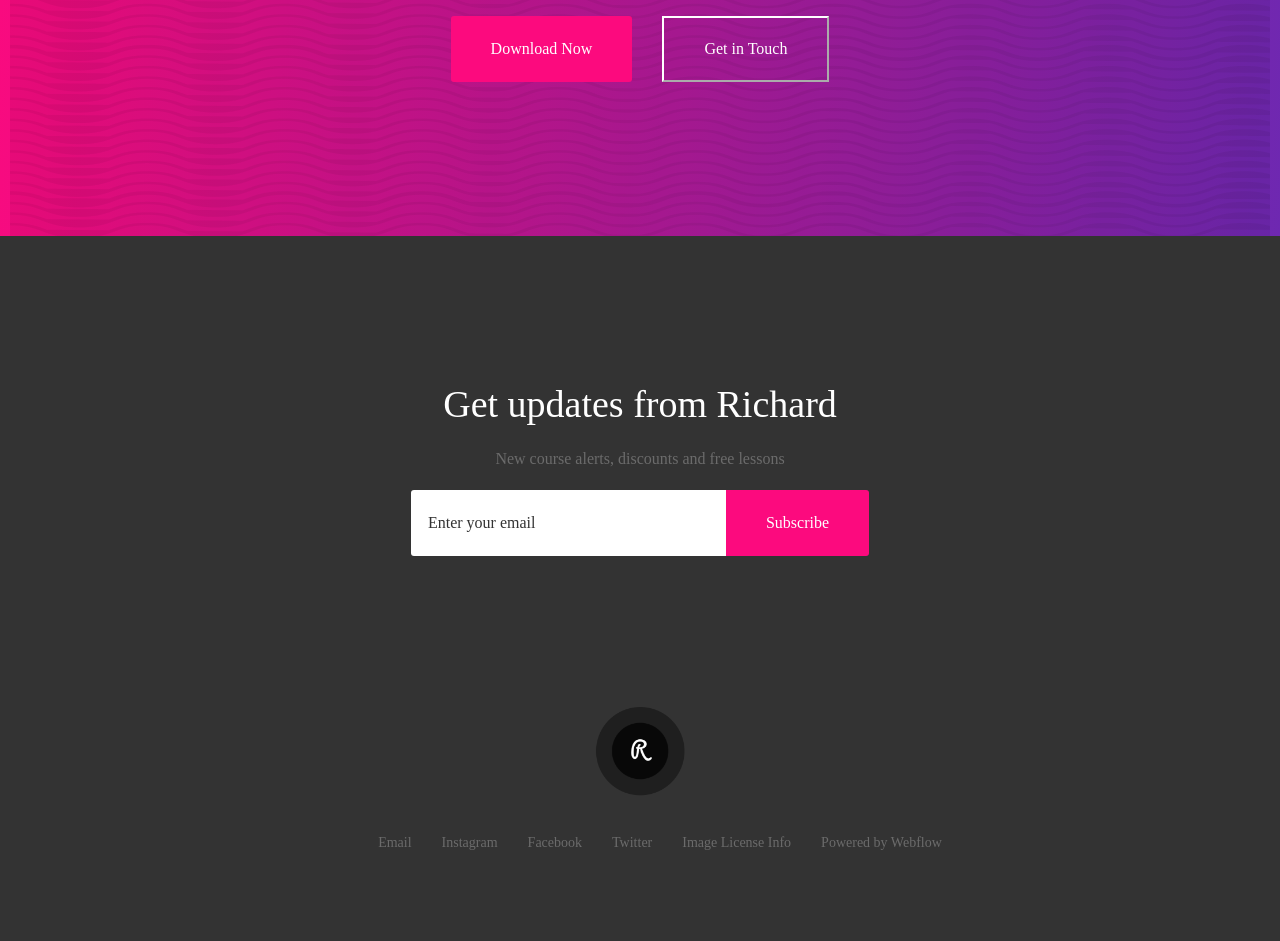
==== commit a096db94: "salom" ====
--- a/Lesson1/index.html
+++ b/Lesson1/index.html
@@ -5,6 +5,7 @@
     <meta http-equiv="X-UA-Compatible" content="IE=edge" />
     <link rel="stylesheet" href="./css/normalize.css"/>
     <link rel="stylesheet" href="./css/style.css" />
+    <link rel="stylesheet" href="./css/font.css">
     <meta name="viewport" content="width=device-width, initial-scale=1.0" />
     <title>Richard</title>
   </head>
@@ -235,9 +236,7 @@
             Powered by Webflow
           </li>
         </ul>
-
-      </div>
-
+      </div>
     </footer>
     <!-- END of Footer -->
   </body>
--- a/Lesson1/css/style.css
+++ b/Lesson1/css/style.css
@@ -1,4 +1,3 @@
-@import url("https://fonts.googleapis.com/css2?family=Gothic+A1:wght@100;200;300;400;500;600;700;800;900&display=swap");
 *::after,
 ::before {
   margin: 0;
@@ -13,7 +12,7 @@
   list-style: none;
 }
 body {
-  font-family: "Gothic A1", sans-serif;
+  font-family: 'Dancing Script';
 }
 .container {
   max-width: 1440px;
@@ -79,7 +78,7 @@
   color: #ffffff;
   padding: 20px 40px;
   border: none;
-  height: 66px;
+  /* height: 66px; */
 }
 /* section2 */
 .black_section {
--- a/Lesson1/css/font.css
+++ b/Lesson1/css/font.css
@@ -0,0 +1,36 @@
+/* dancing-script-regular - latin */
+@font-face {
+    font-family: 'Dancing Script';
+    font-style: normal;
+    font-weight: 400;
+    src: local(''),
+         url('../fonts/dancing-script-v24-latin-regular.woff2') format('woff2'), /* Chrome 26+, Opera 23+, Firefox 39+ */
+         url('../fonts/dancing-script-v24-latin-regular.woff') format('woff'); /* Chrome 6+, Firefox 3.6+, IE 9+, Safari 5.1+ */
+  }
+  /* dancing-script-500 - latin */
+  @font-face {
+    font-family: 'Dancing Script';
+    font-style: normal;
+    font-weight: 500;
+    src: local(''),
+         url('../fonts/dancing-script-v24-latin-500.woff2') format('woff2'), /* Chrome 26+, Opera 23+, Firefox 39+ */
+         url('../fonts/dancing-script-v24-latin-500.woff') format('woff'); /* Chrome 6+, Firefox 3.6+, IE 9+, Safari 5.1+ */
+  }
+  /* dancing-script-600 - latin */
+  @font-face {
+    font-family: 'Dancing Script';
+    font-style: normal;
+    font-weight: 600;
+    src: local(''),
+         url('../fonts/dancing-script-v24-latin-600.woff2') format('woff2'), /* Chrome 26+, Opera 23+, Firefox 39+ */
+         url('../fonts/dancing-script-v24-latin-600.woff') format('woff'); /* Chrome 6+, Firefox 3.6+, IE 9+, Safari 5.1+ */
+  }
+  /* dancing-script-700 - latin */
+  @font-face {
+    font-family: 'Dancing Script';
+    font-style: normal;
+    font-weight: 700;
+    src: local(''),
+         url('../fonts/dancing-script-v24-latin-700.woff2') format('woff2'), /* Chrome 26+, Opera 23+, Firefox 39+ */
+         url('../fonts/dancing-script-v24-latin-700.woff') format('woff'); /* Chrome 6+, Firefox 3.6+, IE 9+, Safari 5.1+ */
+  }
